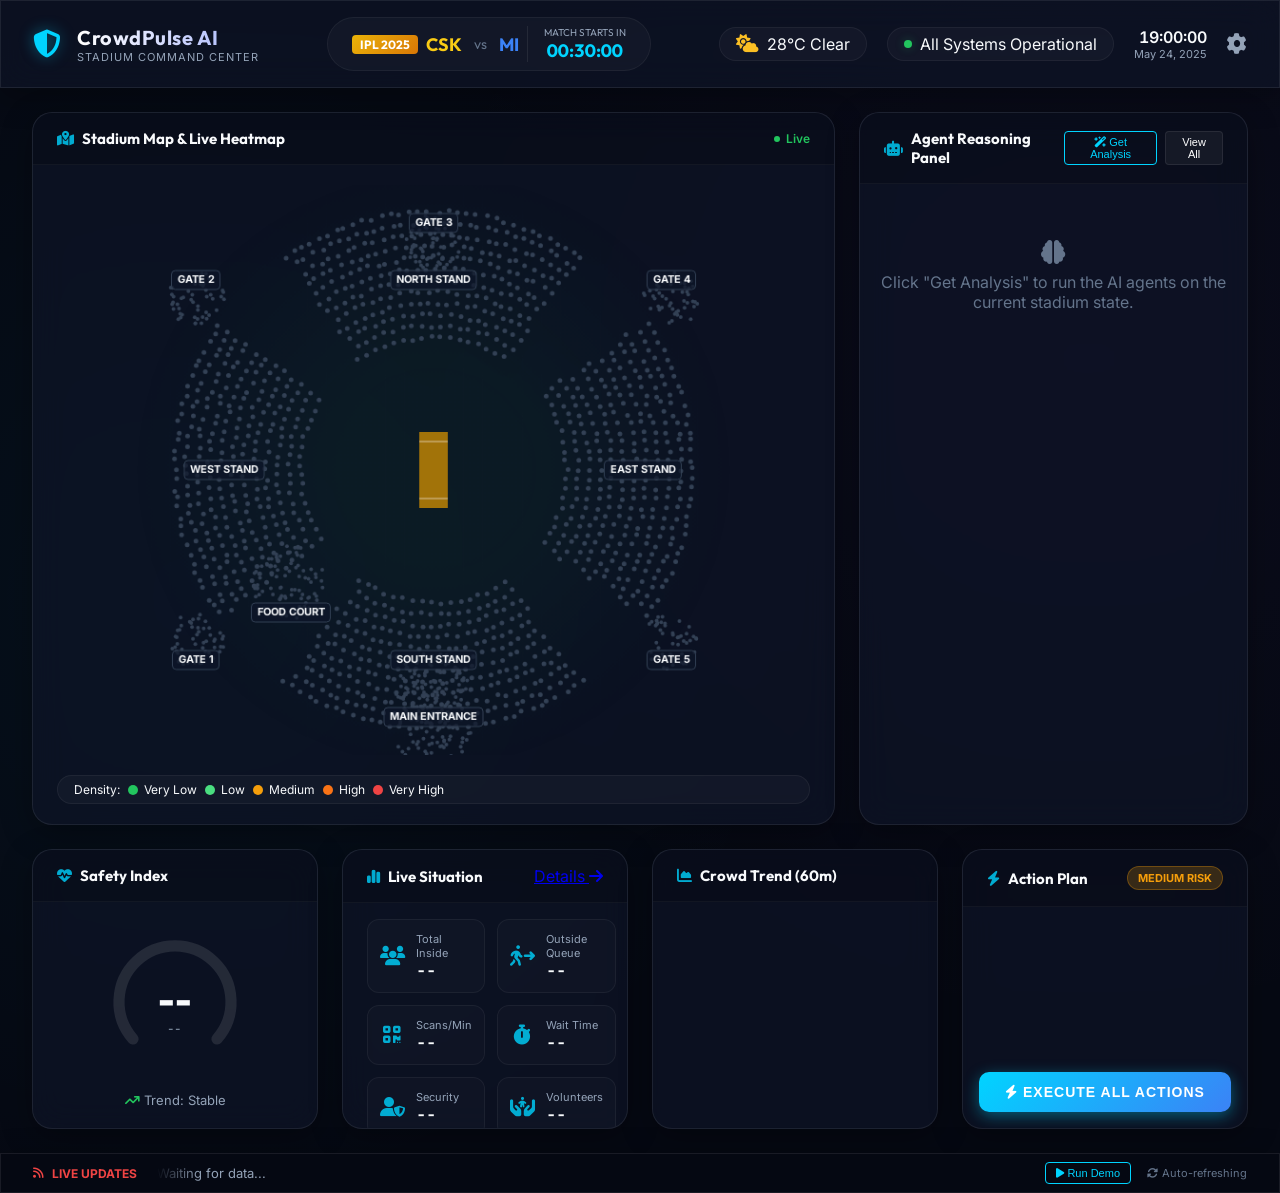
==== frontend/index.html @ f3d8765b "Initial commit: CrowdPulse AI - Stadium Command Center with YOLOv8 detection, FastAPI backend, real-" ====
<!DOCTYPE html>
<html lang="en">
<head>
    <meta charset="UTF-8">
    <meta name="viewport" content="width=device-width, initial-scale=1.0">
    <title>CrowdPulse AI — Stadium Command Center</title>
    <!-- Google Fonts -->
    <link rel="preconnect" href="https://fonts.googleapis.com">
    <link rel="preconnect" href="https://fonts.gstatic.com" crossorigin>
    <link href="https://fonts.googleapis.com/css2?family=Inter:wght@300;400;500;600;700;800&family=Outfit:wght@500;700&display=swap" rel="stylesheet">
    <!-- FontAwesome for Icons -->
    <link rel="stylesheet" href="https://cdnjs.cloudflare.com/ajax/libs/font-awesome/6.4.0/css/all.min.css">
    <!-- Socket.IO -->
    <script src="https://cdn.socket.io/4.7.4/socket.io.min.js"></script>
    <!-- Chart.js -->
    <script src="https://cdn.jsdelivr.net/npm/chart.js"></script>
    <!-- Custom CSS -->
    <link rel="stylesheet" href="css/styles.css">
</head>
<body class="dark-theme">
    
    <!-- Top Header -->
    <header id="top-bar" class="glass-panel">
        <div class="logo-area">
            <div class="logo-icon"><i class="fa-solid fa-shield-halved"></i></div>
            <div class="logo-text">
                <h1>CrowdPulse AI</h1>
                <p>Stadium Command Center</p>
            </div>
        </div>
        
        <div class="match-info glass-pill">
            <span class="league-badge">IPL 2025</span>
            <div class="teams">
                <span class="team team-csk">CSK</span>
                <span class="vs">vs</span>
                <span class="team team-mi">MI</span>
            </div>
            <div class="timer">
                <span class="timer-label">MATCH STARTS IN</span>
                <span id="countdown-timer" class="timer-value">00:30:00</span>
            </div>
        </div>

        <div class="right-header">
            <div class="weather-widget glass-pill">
                <i class="fa-solid fa-cloud-sun weather-icon"></i>
                <div class="weather-details">
                    <span id="weather-temp">28°C</span>
                    <span id="weather-desc">Clear</span>
                </div>
            </div>
            
            <div class="system-status glass-pill">
                <div class="status-dot green"></div>
                <span>All Systems Operational</span>
            </div>
            
            <div class="time-widget">
                <span id="current-time">19:00:00</span>
                <span id="current-date">May 24, 2025</span>
            </div>
            <button id="settings-btn" class="icon-btn"><i class="fa-solid fa-gear"></i></button>
        </div>
    </header>

    <!-- Main Dashboard Grid -->
    <main id="dashboard">
        
        <!-- ROW 1 -->
        <section id="map-section" class="card glass-panel col-span-8">
            <div class="card-header">
                <h2><i class="fa-solid fa-map-location-dot"></i> Stadium Map & Live Heatmap</h2>
                <div class="live-indicator"><div class="pulse-dot"></div> Live</div>
            </div>
            <div id="stadium-map-container">
                <!-- SVG Map injected here by JS -->
            </div>
            <div class="legend glass-pill">
                <span>Density:</span>
                <div class="legend-item"><div class="dot very-low"></div> Very Low</div>
                <div class="legend-item"><div class="dot low"></div> Low</div>
                <div class="legend-item"><div class="dot medium"></div> Medium</div>
                <div class="legend-item"><div class="dot high"></div> High</div>
                <div class="legend-item"><div class="dot very-high"></div> Very High</div>
            </div>
        </section>

        <section id="agents-section" class="card glass-panel col-span-4">
            <div class="card-header">
                <h2><i class="fa-solid fa-robot"></i> Agent Reasoning Panel</h2>
                <div style="display: flex; gap: 8px;">
                    <button id="get-analysis-btn" class="btn-sm btn-outline"><i class="fa-solid fa-wand-magic-sparkles"></i> Get Analysis</button>
                    <button id="view-all-agents" class="btn-sm btn-glass">View All</button>
                </div>
            </div>
            <div id="agent-messages-container" class="scroll-container">
                <!-- Agent messages injected here -->
                <div style="text-align: center; color: var(--text-muted); margin-top: 40px;">
                    <p><i class="fa-solid fa-brain" style="font-size: 24px; margin-bottom: 8px;"></i></p>
                    <p>Click "Get Analysis" to run the AI agents on the current stadium state.</p>
                </div>
            </div>
        </section>

        <!-- ROW 2 -->
        <section id="safety-section" class="card glass-panel col-span-3">
            <div class="card-header">
                <h2><i class="fa-solid fa-heart-pulse"></i> Safety Index</h2>
            </div>
            <div class="gauge-container">
                <!-- CSS/SVG Gauge -->
                <svg viewBox="0 0 100 100" class="gauge-svg">
                    <path class="gauge-bg" d="M20,80 A40,40 0 1,1 80,80" fill="none" />
                    <path id="gauge-fill" class="gauge-value" d="M20,80 A40,40 0 1,1 80,80" fill="none" stroke-dasharray="188.5" stroke-dashoffset="188.5" />
                </svg>
                <div class="gauge-text">
                    <div id="safety-score-value">--</div>
                    <div id="safety-score-label">--</div>
                </div>
            </div>
            <div class="safety-trend">
                <span class="trend-icon up"><i class="fa-solid fa-arrow-trend-up"></i></span>
                <span class="trend-val">Trend: Stable</span>
            </div>
        </section>

        <section id="stats-section" class="card glass-panel col-span-3">
            <div class="card-header">
                <h2><i class="fa-solid fa-chart-simple"></i> Live Situation</h2>
                <a href="#" class="link-subtle">Details <i class="fa-solid fa-arrow-right"></i></a>
            </div>
            <div id="live-stats-grid">
                <div class="stat-box">
                    <i class="fa-solid fa-users"></i>
                    <div class="stat-info">
                        <span class="stat-label">Total Inside</span>
                        <span id="stat-total-inside" class="stat-value">--</span>
                    </div>
                </div>
                <div class="stat-box">
                    <i class="fa-solid fa-person-walking-arrow-right"></i>
                    <div class="stat-info">
                        <span class="stat-label">Outside Queue</span>
                        <span id="stat-outside" class="stat-value">--</span>
                    </div>
                </div>
                <div class="stat-box">
                    <i class="fa-solid fa-qrcode"></i>
                    <div class="stat-info">
                        <span class="stat-label">Scans/Min</span>
                        <span id="stat-scans" class="stat-value">--</span>
                    </div>
                </div>
                <div class="stat-box">
                    <i class="fa-solid fa-stopwatch"></i>
                    <div class="stat-info">
                        <span class="stat-label">Wait Time</span>
                        <span id="stat-wait" class="stat-value">--</span>
                    </div>
                </div>
                <div class="stat-box">
                    <i class="fa-solid fa-user-shield"></i>
                    <div class="stat-info">
                        <span class="stat-label">Security</span>
                        <span id="stat-security" class="stat-value">--</span>
                    </div>
                </div>
                <div class="stat-box">
                    <i class="fa-solid fa-hands-holding-child"></i>
                    <div class="stat-info">
                        <span class="stat-label">Volunteers</span>
                        <span id="stat-volunteers" class="stat-value">--</span>
                    </div>
                </div>
            </div>
        </section>

        <section id="trend-section" class="card glass-panel col-span-3">
            <div class="card-header">
                <h2><i class="fa-solid fa-chart-area"></i> Crowd Trend (60m)</h2>
            </div>
            <div class="chart-wrapper">
                <canvas id="crowd-trend-chart"></canvas>
            </div>
        </section>

        <section id="action-section" class="card glass-panel col-span-3">
            <div class="card-header">
                <h2><i class="fa-solid fa-bolt"></i> Action Plan</h2>
                <div id="risk-badge" class="badge medium">Medium Risk</div>
            </div>
            <div id="action-items-container" class="scroll-container">
                <!-- Actions injected here -->
            </div>
            <button id="execute-all-btn" class="btn-primary-glow">
                <i class="fa-solid fa-bolt"></i> Execute All Actions
            </button>
        </section>

    </main>

    <!-- Bottom Ticker -->
    <footer id="bottom-ticker" class="glass-panel">
        <div class="ticker-label"><i class="fa-solid fa-rss"></i> LIVE UPDATES</div>
        <div class="ticker-marquee">
            <div id="ticker-content" class="marquee-content">
                <span>Waiting for data...</span>
            </div>
        </div>
        <div class="controls-right">
            <button id="demo-scenario-btn" class="btn-sm btn-outline"><i class="fa-solid fa-play"></i> Run Demo</button>
            <span class="refresh-indicator"><i class="fa-solid fa-rotate"></i> Auto-refreshing</span>
        </div>
    </footer>

    <!-- RTSP Modal -->
    <div id="rtsp-modal" class="modal hidden">
        <div class="modal-content glass-panel">
            <h3><i class="fa-solid fa-camera"></i> Camera Settings</h3>
            <p>Connect your mobile phone camera via RTSP for YOLOv8n people counting.</p>
            <div class="input-group">
                <label>RTSP URL</label>
                <input type="text" id="rtsp-url-input" placeholder="rtsp://192.168.x.x:8554/stream" class="glass-input">
            </div>
            <div class="modal-actions">
                <button id="rtsp-close-btn" class="btn-secondary">Cancel</button>
                <button id="rtsp-save-btn" class="btn-primary">Connect</button>
            </div>
        </div>
    </div>

    <!-- WebRTC Camera Modal -->
    <div id="camera-modal" class="modal hidden">
        <div class="modal-content glass-panel">
            <div class="modal-header" style="display: flex; justify-content: space-between; align-items: center; margin-bottom: 15px;">
                <h3 id="camera-modal-title">Scanning Zone</h3>
                <button id="close-camera-btn" class="icon-btn">✕</button>
            </div>
            <div class="modal-body">
                <video id="webcam-video" autoplay playsinline style="width: 100%; border-radius: 8px; background: #000;"></video>
                <canvas id="webcam-canvas" style="display: none;"></canvas>
                <img id="webcam-result" style="width: 100%; border-radius: 8px; display: none;" />
                
                <div id="scan-result-text" style="margin-top: 10px; font-weight: bold; text-align: center; color: #22c55e;"></div>
            </div>
            <div class="modal-footer" style="display: flex; justify-content: flex-end; gap: 10px; margin-top: 15px;">
                <button id="capture-btn" class="action-btn" style="background: #3b82f6;">📸 Capture & Analyze</button>
                <button id="retake-btn" class="action-btn" style="background: #64748b; display: none;">🔄 Retake</button>
            </div>
        </div>
    </div>

    <!-- Video Stream Modal -->
    <div id="video-modal" class="modal hidden">
        <div class="modal-content glass-panel" style="width: 800px; max-width: 90vw;">
            <div class="modal-header" style="display: flex; justify-content: space-between; align-items: center; margin-bottom: 15px;">
                <h3 id="video-modal-title">Live Gate Feed</h3>
                <button id="close-video-btn" class="icon-btn">✕</button>
            </div>
            <div class="modal-body" style="position: relative; text-align: center;">
                <!-- Loading Spinner (shown until first frame arrives) -->
                <div id="video-loading-spinner" style="display: flex; flex-direction: column; align-items: center; justify-content: center; height: 400px; gap: 16px;">
                    <div style="width: 48px; height: 48px; border: 3px solid rgba(56, 189, 248, 0.2); border-top-color: #38bdf8; border-radius: 50%; animation: spin 0.8s linear infinite;"></div>
                    <span style="color: var(--text-secondary); font-size: 14px; letter-spacing: 0.5px;">Connecting to AI feed…</span>
                </div>
                <style>@keyframes spin { to { transform: rotate(360deg); } }</style>

                <img id="live-stream-img" src="" style="width: 100%; max-height: 65vh; object-fit: contain; border-radius: 8px; background: #000; display: none; margin: 0 auto;" />
                
                <div id="video-count-overlay" style="position: absolute; top: 20px; left: 20px; background: rgba(15, 23, 42, 0.85); backdrop-filter: blur(10px); padding: 12px 20px; border-radius: 12px; border: 1px solid rgba(255, 255, 255, 0.1); box-shadow: 0 4px 20px rgba(0,0,0,0.5); display: none; flex-direction: column; align-items: center; min-width: 120px;">
                    <span style="color: var(--text-secondary); font-size: 11px; text-transform: uppercase; letter-spacing: 1px; margin-bottom: 4px;">Total Entered</span>
                    <span id="video-total-count" style="color: #38bdf8; font-size: 32px; font-weight: 800; line-height: 1; font-variant-numeric: tabular-nums;">0</span>
                </div>
                
                <!-- <p style="text-align: center; margin-top: 15px; color: var(--text-secondary); font-size: 14px;">Counting people entering via YOLOv8 AI detection</p> -->
            </div>
        </div>
    </div>

    <!-- Scripts -->
    <script src="js/websocket.js"></script>
    <script src="js/stadium_map.js"></script>
    <script src="js/live_panel.js"></script>
    <script src="js/agents_panel.js"></script>
    <script src="js/actions_panel.js"></script>
    <script src="js/app.js"></script>
</body>
</html>
---- frontend/css/styles.css ----
/* 
   CrowdPulse AI - Premium Dark Theme 
   Using Glassmorphism, deep gradients, and neon accents 
*/

:root {
    /* Color Palette */
    --bg-base: #060913;
    --bg-card: rgba(15, 23, 42, 0.6);
    --bg-card-hover: rgba(15, 23, 42, 0.8);
    --border-color: rgba(255, 255, 255, 0.08);
    --border-glow: rgba(0, 212, 255, 0.2);
    
    /* Accents */
    --accent-cyan: #00d4ff;
    --accent-cyan-glow: rgba(0, 212, 255, 0.4);
    --accent-blue: #3b82f6;
    --accent-purple: #8b5cf6;
    
    /* Status Colors */
    --status-safe: #22c55e;
    --status-safe-glow: rgba(34, 197, 94, 0.3);
    --status-warning: #f59e0b;
    --status-warning-glow: rgba(245, 158, 11, 0.3);
    --status-danger: #ef4444;
    --status-danger-glow: rgba(239, 68, 68, 0.4);
    
    /* Text */
    --text-primary: #f8fafc;
    --text-secondary: #94a3b8;
    --text-muted: #64748b;
    
    /* Fonts */
    --font-main: 'Inter', sans-serif;
    --font-display: 'Outfit', sans-serif;
}

* {
    box-sizing: border-box;
    margin: 0;
    padding: 0;
}

body {
    font-family: var(--font-main);
    background-color: var(--bg-base);
    background-image: 
        radial-gradient(circle at 15% 50%, rgba(0, 212, 255, 0.04) 0%, transparent 50%),
        radial-gradient(circle at 85% 30%, rgba(139, 92, 246, 0.04) 0%, transparent 50%);
    color: var(--text-primary);
    min-height: 100vh;
    display: flex;
    flex-direction: column;
    overflow-x: hidden;
}

/* ─── Glassmorphism Utilities ─── */
.glass-panel {
    background: var(--bg-card);
    backdrop-filter: blur(16px);
    -webkit-backdrop-filter: blur(16px);
    border: 1px solid var(--border-color);
    box-shadow: 0 8px 32px 0 rgba(0, 0, 0, 0.3);
}

.glass-pill {
    background: rgba(255, 255, 255, 0.03);
    border: 1px solid rgba(255, 255, 255, 0.05);
    border-radius: 50px;
    padding: 6px 16px;
    display: flex;
    align-items: center;
    gap: 8px;
}

/* ─── Typography ─── */
h1, h2, h3 {
    font-family: var(--font-display);
    font-weight: 700;
}

/* ─── Header ─── */
#top-bar {
    display: flex;
    justify-content: space-between;
    align-items: center;
    padding: 16px 32px;
    border-bottom: 1px solid var(--border-color);
    position: sticky;
    top: 0;
    z-index: 100;
}

.logo-area {
    display: flex;
    align-items: center;
    gap: 16px;
}

.logo-icon {
    font-size: 28px;
    color: var(--accent-cyan);
    text-shadow: 0 0 15px var(--accent-cyan-glow);
}

.logo-text h1 {
    font-size: 20px;
    letter-spacing: 0.5px;
    background: linear-gradient(90deg, #fff, #a5b4fc);
    -webkit-background-clip: text;
    -webkit-text-fill-color: transparent;
}

.logo-text p {
    font-size: 11px;
    color: var(--text-secondary);
    text-transform: uppercase;
    letter-spacing: 1px;
}

.match-info {
    font-family: var(--font-display);
    padding: 8px 24px;
}

.league-badge {
    background: linear-gradient(135deg, #eab308, #d97706);
    color: #fff;
    padding: 2px 8px;
    border-radius: 4px;
    font-size: 12px;
    font-weight: 700;
}

.teams {
    display: flex;
    align-items: center;
    gap: 12px;
    font-size: 18px;
    font-weight: 700;
}

.team-csk { color: #facc15; }
.team-mi { color: #3b82f6; }
.vs { color: var(--text-muted); font-size: 14px; font-weight: 400;}

.timer {
    display: flex;
    flex-direction: column;
    align-items: center;
    border-left: 1px solid var(--border-color);
    padding-left: 16px;
}
.timer-label { font-size: 10px; color: var(--text-secondary); }
.timer-value { font-size: 18px; font-weight: 700; color: var(--accent-cyan); font-variant-numeric: tabular-nums; }

.right-header {
    display: flex;
    align-items: center;
    gap: 20px;
}

.weather-icon { color: #fbbf24; font-size: 18px; }
.status-dot { width: 8px; height: 8px; border-radius: 50%; }
.status-dot.green { background: var(--status-safe); box-shadow: 0 0 10px var(--status-safe-glow); }

.time-widget {
    display: flex;
    flex-direction: column;
    align-items: flex-end;
}
#current-time { font-size: 16px; font-weight: 600; font-variant-numeric: tabular-nums; }
#current-date { font-size: 11px; color: var(--text-secondary); }

.icon-btn {
    background: transparent;
    border: none;
    color: var(--text-secondary);
    font-size: 20px;
    cursor: pointer;
    transition: 0.2s;
}
.icon-btn:hover { color: var(--text-primary); transform: rotate(15deg); }


/* ─── Main Grid ─── */
#dashboard {
    flex: 1;
    display: grid;
    grid-template-columns: repeat(12, 1fr);
    grid-template-rows: minmax(400px, 1fr) 280px;
    gap: 24px;
    padding: 24px 32px;
}

.col-span-8 { grid-column: span 8; }
.col-span-4 { grid-column: span 4; }
.col-span-3 { grid-column: span 3; }

.card {
    border-radius: 20px;
    display: flex;
    flex-direction: column;
    overflow: hidden;
    transition: border-color 0.3s, box-shadow 0.3s;
}

.card:hover {
    border-color: rgba(255,255,255,0.15);
    box-shadow: 0 12px 40px rgba(0,0,0,0.4);
}

.card-header {
    padding: 16px 24px;
    border-bottom: 1px solid rgba(255,255,255,0.04);
    display: flex;
    justify-content: space-between;
    align-items: center;
    background: rgba(0,0,0,0.2);
}

.card-header h2 {
    font-size: 15px;
    color: var(--text-primary);
    display: flex;
    align-items: center;
    gap: 8px;
}
.card-header h2 i { color: var(--accent-cyan); opacity: 0.8;}

/* Live Indicator Pulse */
.live-indicator {
    display: flex;
    align-items: center;
    gap: 6px;
    font-size: 12px;
    color: var(--status-safe);
    font-weight: 600;
}
.pulse-dot {
    width: 6px;
    height: 6px;
    background: var(--status-safe);
    border-radius: 50%;
    box-shadow: 0 0 0 0 rgba(34, 197, 94, 0.7);
    animation: pulse 2s infinite;
}
@keyframes pulse {
    0% { transform: scale(0.95); box-shadow: 0 0 0 0 rgba(34, 197, 94, 0.7); }
    70% { transform: scale(1); box-shadow: 0 0 0 6px rgba(34, 197, 94, 0); }
    100% { transform: scale(0.95); box-shadow: 0 0 0 0 rgba(34, 197, 94, 0); }
}

/* Scroll Containers */
.scroll-container {
    flex: 1;
    overflow-y: auto;
    padding: 16px;
}
.scroll-container::-webkit-scrollbar { width: 6px; }
.scroll-container::-webkit-scrollbar-track { background: transparent; }
.scroll-container::-webkit-scrollbar-thumb { background: rgba(255,255,255,0.1); border-radius: 10px; }
.scroll-container::-webkit-scrollbar-thumb:hover { background: rgba(255,255,255,0.2); }

/* ─── SVG Map Section ─── */
#stadium-map-container {
    flex: 1;
    display: flex;
    align-items: center;
    justify-content: center;
    padding: 20px;
    position: relative;
}

.stadium-svg {
    width: 100%;
    height: 100%;
    max-height: 350px;
    filter: drop-shadow(0 10px 20px rgba(0,0,0,0.5));
}

.zone-path {
    stroke: rgba(255,255,255,0.2);
    stroke-width: 1;
    transition: fill 0.5s ease, filter 0.5s ease;
    cursor: pointer;
}
.zone-path:hover { stroke: #fff; stroke-width: 2; }

.zone-label {
    fill: #fff;
    font-size: 12px;
    font-weight: 600;
    font-family: var(--font-main);
    text-anchor: middle;
    pointer-events: none;
    text-shadow: 0 2px 4px rgba(0,0,0,0.8);
}

.legend {
    margin: 0 24px 20px;
    font-size: 12px;
}
.legend-item { display: flex; align-items: center; gap: 6px; }
.legend .dot { width: 10px; height: 10px; border-radius: 50%; }

/* Density Colors */
.density-very_low { fill: var(--status-safe); }
.density-low { fill: #4ade80; }
.density-medium { fill: var(--status-warning); }
.density-high { fill: #f97316; }
.density-very_high { 
    fill: var(--status-danger); 
    animation: zone-danger-pulse 2s infinite alternate;
}
@keyframes zone-danger-pulse {
    0% { filter: drop-shadow(0 0 5px var(--status-danger)); }
    100% { filter: drop-shadow(0 0 20px var(--status-danger)); }
}

.dot.very-low { background: var(--status-safe); }
.dot.low { background: #4ade80; }
.dot.medium { background: var(--status-warning); }
.dot.high { background: #f97316; }
.dot.very-high { background: var(--status-danger); }


/* ─── Agents Panel ─── */
.agent-msg {
    background: rgba(0,0,0,0.2);
    border: 1px solid rgba(255,255,255,0.05);
    border-radius: 12px;
    padding: 12px 16px;
    margin-bottom: 12px;
    border-left: 3px solid var(--accent-cyan);
    transition: transform 0.2s;
}
.agent-msg:hover { transform: translateX(2px); background: rgba(0,0,0,0.3); }

.agent-msg-header {
    display: flex;
    justify-content: space-between;
    margin-bottom: 6px;
    font-size: 12px;
}
.agent-name { font-weight: 700; display: flex; align-items: center; gap: 6px; }
.agent-time { color: var(--text-secondary); }
.agent-summary { font-size: 14px; font-weight: 500; margin-bottom: 4px; line-height: 1.4;}
.agent-details { font-size: 12px; color: var(--text-secondary); line-height: 1.4; display: none; }
.agent-msg.expanded .agent-details { display: block; margin-top: 8px;}

/* Agent Colors */
.agent-crowd { border-left-color: var(--accent-cyan); }
.agent-crowd .agent-name { color: var(--accent-cyan); }
.agent-ticket { border-left-color: var(--accent-purple); }
.agent-ticket .agent-name { color: var(--accent-purple); }
.agent-route { border-left-color: var(--status-safe); }
.agent-route .agent-name { color: var(--status-safe); }
.agent-weather { border-left-color: var(--status-warning); }
.agent-weather .agent-name { color: var(--status-warning); }
.agent-emergency { border-left-color: var(--status-danger); }
.agent-emergency .agent-name { color: var(--status-danger); }


/* ─── Safety Gauge ─── */
.gauge-container {
    flex: 1;
    display: flex;
    align-items: center;
    justify-content: center;
    position: relative;
}
.gauge-svg { width: 140px; height: 140px; }
.gauge-bg { stroke: rgba(255,255,255,0.1); stroke-width: 8; stroke-linecap: round; }
.gauge-value { stroke: var(--status-safe); stroke-width: 8; stroke-linecap: round; transition: stroke-dashoffset 1s ease-out, stroke 0.5s; }

.gauge-text {
    position: absolute;
    text-align: center;
    top: 50%;
    left: 50%;
    transform: translate(-50%, -30%);
}
#safety-score-value { font-size: 36px; font-family: var(--font-display); font-weight: 800; line-height: 1; }
#safety-score-label { font-size: 12px; color: var(--text-secondary); text-transform: uppercase; letter-spacing: 1px; margin-top: 4px;}

.safety-trend {
    text-align: center;
    padding-bottom: 20px;
    font-size: 13px;
    color: var(--text-secondary);
}
.trend-icon.up { color: var(--status-safe); }
.trend-icon.down { color: var(--status-danger); }


/* ─── Stats Grid ─── */
#live-stats-grid {
    display: grid;
    grid-template-columns: 1fr 1fr;
    gap: 12px;
    padding: 16px 24px;
}
.stat-box {
    display: flex;
    align-items: center;
    gap: 12px;
    background: rgba(255,255,255,0.02);
    border: 1px solid rgba(255,255,255,0.05);
    padding: 12px;
    border-radius: 12px;
}
.stat-box i { font-size: 20px; color: var(--accent-cyan); opacity: 0.8; width: 24px; text-align: center;}
.stat-info { display: flex; flex-direction: column; }
.stat-label { font-size: 11px; color: var(--text-secondary); }
.stat-value { font-size: 16px; font-weight: 700; font-variant-numeric: tabular-nums;}


/* ─── Chart Section ─── */
.chart-wrapper {
    flex: 1;
    padding: 16px 24px 24px;
    position: relative;
    height: 100%;
    width: 100%;
}


/* ─── Action Plan ─── */
.badge {
    padding: 4px 10px;
    border-radius: 20px;
    font-size: 11px;
    font-weight: 700;
    text-transform: uppercase;
}
.badge.medium { background: rgba(245, 158, 11, 0.2); color: var(--status-warning); border: 1px solid var(--status-warning-glow); }
.badge.high { background: rgba(239, 68, 68, 0.2); color: var(--status-danger); border: 1px solid var(--status-danger-glow); }

.action-item {
    background: rgba(0,0,0,0.2);
    border-radius: 8px;
    padding: 12px;
    margin-bottom: 8px;
    display: flex;
    justify-content: space-between;
    align-items: center;
}
.action-desc { font-size: 13px; font-weight: 500; }
.action-btn {
    background: rgba(255,255,255,0.05);
    border: 1px solid rgba(255,255,255,0.1);
    color: #fff;
    padding: 6px 12px;
    border-radius: 6px;
    font-size: 11px;
    cursor: pointer;
    transition: 0.2s;
}
.action-btn:hover { background: rgba(255,255,255,0.15); }

#execute-all-btn {
    margin: 0 16px 16px;
    padding: 12px;
    border: none;
    border-radius: 10px;
    background: linear-gradient(135deg, var(--accent-cyan), var(--accent-blue));
    color: white;
    font-weight: 700;
    font-size: 14px;
    cursor: pointer;
    box-shadow: 0 4px 15px var(--accent-cyan-glow);
    transition: 0.3s;
    text-transform: uppercase;
    letter-spacing: 1px;
}
#execute-all-btn:hover { transform: translateY(-2px); box-shadow: 0 6px 20px var(--accent-cyan-glow); }


/* ─── Bottom Ticker ─── */
#bottom-ticker {
    display: flex;
    justify-content: space-between;
    align-items: center;
    padding: 8px 32px;
    border-top: 1px solid var(--border-color);
    background: rgba(6, 9, 19, 0.9);
}

.ticker-label {
    font-weight: 700;
    font-size: 12px;
    color: var(--status-danger);
    display: flex;
    align-items: center;
    gap: 8px;
    white-space: nowrap;
}

.ticker-marquee {
    flex: 1;
    overflow: hidden;
    margin: 0 20px;
    position: relative;
    mask-image: linear-gradient(to right, transparent, black 5%, black 95%, transparent);
    -webkit-mask-image: linear-gradient(to right, transparent, black 5%, black 95%, transparent);
}

.marquee-content {
    display: flex;
    white-space: nowrap;
    animation: scroll 30s linear infinite;
    font-size: 13px;
    color: var(--text-secondary);
}
.marquee-content span { margin-right: 50px; }
@keyframes scroll { 0% { transform: translateX(100%); } 100% { transform: translateX(-100%); } }

.controls-right { display: flex; align-items: center; gap: 16px; }
.refresh-indicator { font-size: 11px; color: var(--text-muted); display: flex; align-items: center; gap: 4px;}
.refresh-indicator i { animation: spin 4s linear infinite; }
@keyframes spin { 100% { transform: rotate(360deg); } }

/* ─── Buttons & Inputs ─── */
.btn-sm { padding: 4px 10px; font-size: 11px; border-radius: 4px; cursor: pointer; border: 1px solid var(--border-color); color: #fff;}
.btn-glass { background: rgba(255,255,255,0.05); }
.btn-glass:hover { background: rgba(255,255,255,0.1); }
.btn-outline { background: transparent; color: var(--accent-cyan); border-color: var(--accent-cyan); transition: 0.2s;}
.btn-outline:hover { background: var(--accent-cyan-glow); }

/* ─── Modal ─── */
.modal {
    position: fixed; top: 0; left: 0; width: 100%; height: 100%;
    background: rgba(0,0,0,0.7); backdrop-filter: blur(5px);
    display: flex; align-items: center; justify-content: center; z-index: 1000;
}
.modal.hidden { display: none; }
.modal-content { padding: 32px; border-radius: 16px; width: 400px; }
.modal-content h3 { margin-bottom: 8px; }
.modal-content p { font-size: 13px; color: var(--text-secondary); margin-bottom: 20px;}
.input-group label { display: block; font-size: 12px; margin-bottom: 8px; color: var(--text-secondary);}
.glass-input { width: 100%; background: rgba(0,0,0,0.3); border: 1px solid var(--border-color); color: #fff; padding: 10px 12px; border-radius: 8px; outline: none; margin-bottom: 20px;}
.glass-input:focus { border-color: var(--accent-cyan); box-shadow: 0 0 0 2px var(--accent-cyan-glow);}
.modal-actions { display: flex; justify-content: flex-end; gap: 12px; }
.btn-secondary { background: rgba(255,255,255,0.1); border: none; color: white; padding: 8px 16px; border-radius: 6px; cursor: pointer;}
.btn-primary { background: var(--accent-blue); border: none; color: white; padding: 8px 16px; border-radius: 6px; cursor: pointer; font-weight: 600;}
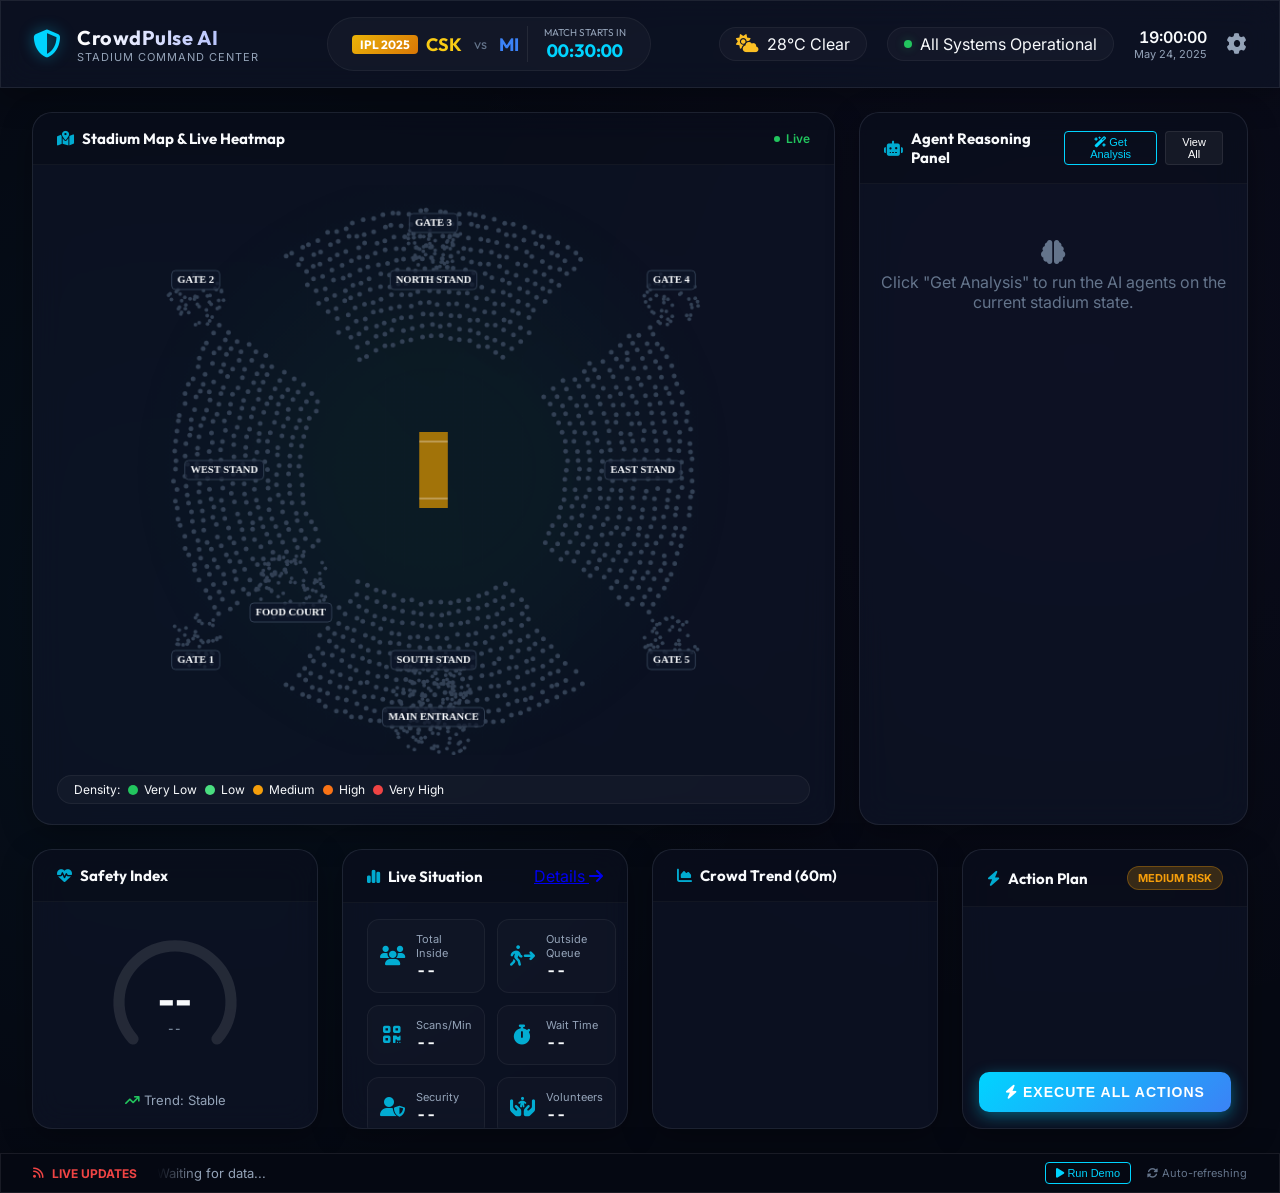
==== commit 43b3d719: "feat: Add Settings UI, Fast2SMS Action Plan, and SMS backend endpoint" ====
--- a/frontend/index.html
+++ b/frontend/index.html
@@ -230,6 +230,31 @@
         </div>
     </div>
 
+    <!-- Settings Modal -->
+    <div id="settings-modal" class="modal hidden">
+        <div class="modal-content glass-panel">
+            <h3><i class="fa-solid fa-gear"></i> Notification Settings</h3>
+            <p>Configure SMS recipients for the Action Plan.</p>
+            
+            <h4 style="margin-top: 15px; margin-bottom: 5px; color: var(--text-primary);">Person 1 (Weather & Gate 1)</h4>
+            <div class="input-group" style="display: flex; gap: 10px;">
+                <input type="text" id="p1-name" placeholder="Name" class="glass-input" style="flex: 1;">
+                <input type="text" id="p1-mobile" placeholder="Mobile No." class="glass-input" style="flex: 1;">
+            </div>
+            
+            <h4 style="margin-top: 15px; margin-bottom: 5px; color: var(--text-primary);">Person 2 (Match & Gate 3)</h4>
+            <div class="input-group" style="display: flex; gap: 10px;">
+                <input type="text" id="p2-name" placeholder="Name" class="glass-input" style="flex: 1;">
+                <input type="text" id="p2-mobile" placeholder="Mobile No." class="glass-input" style="flex: 1;">
+            </div>
+
+            <div class="modal-actions" style="margin-top: 20px;">
+                <button id="settings-close-btn" class="btn-secondary">Cancel</button>
+                <button id="settings-save-btn" class="btn-primary">Save Settings</button>
+            </div>
+        </div>
+    </div>
+
     <!-- WebRTC Camera Modal -->
     <div id="camera-modal" class="modal hidden">
         <div class="modal-content glass-panel">
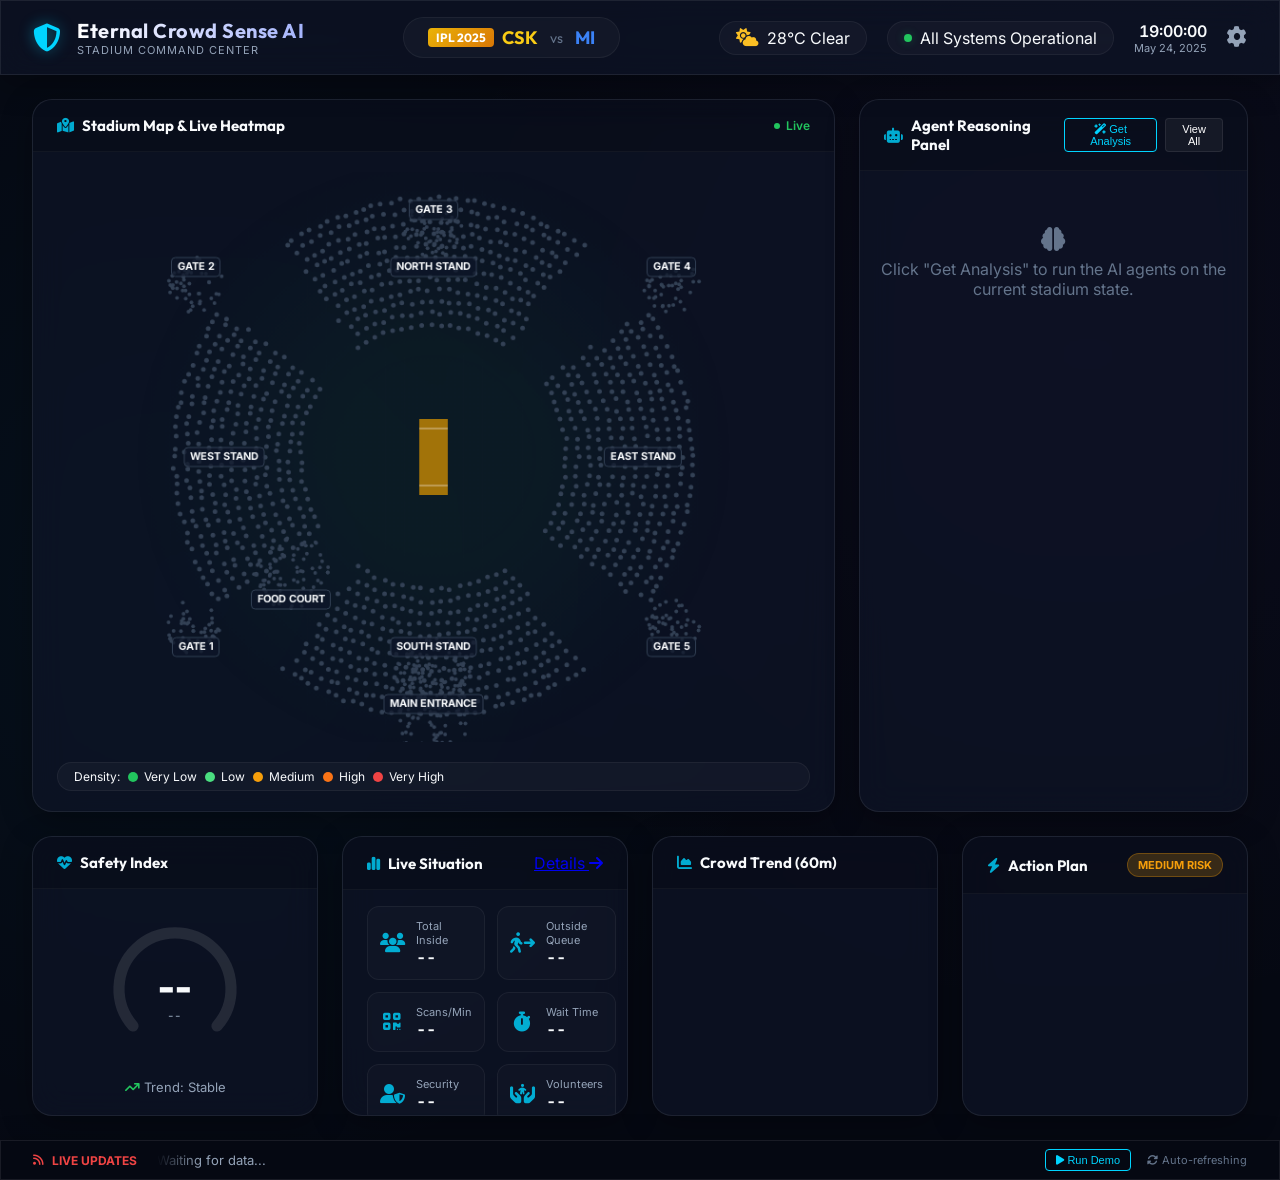
==== commit c9e68048: "feat: Rebrand to Eternal Crowd Sense AI, fix SMS via urllib, dynamic contacts, single broadcast butt" ====
--- a/frontend/index.html
+++ b/frontend/index.html
@@ -3,7 +3,7 @@
 <head>
     <meta charset="UTF-8">
     <meta name="viewport" content="width=device-width, initial-scale=1.0">
-    <title>CrowdPulse AI — Stadium Command Center</title>
+    <title>Eternal Crowd Sense AI — Stadium Command Center</title>
     <!-- Google Fonts -->
     <link rel="preconnect" href="https://fonts.googleapis.com">
     <link rel="preconnect" href="https://fonts.gstatic.com" crossorigin>
@@ -24,7 +24,7 @@
         <div class="logo-area">
             <div class="logo-icon"><i class="fa-solid fa-shield-halved"></i></div>
             <div class="logo-text">
-                <h1>CrowdPulse AI</h1>
+                <h1>Eternal Crowd Sense AI</h1>
                 <p>Stadium Command Center</p>
             </div>
         </div>
@@ -36,10 +36,10 @@
                 <span class="vs">vs</span>
                 <span class="team team-mi">MI</span>
             </div>
-            <div class="timer">
+            <!-- <div class="timer">
                 <span class="timer-label">MATCH STARTS IN</span>
                 <span id="countdown-timer" class="timer-value">00:30:00</span>
-            </div>
+            </div> -->
         </div>
 
         <div class="right-header">
@@ -193,9 +193,6 @@
             <div id="action-items-container" class="scroll-container">
                 <!-- Actions injected here -->
             </div>
-            <button id="execute-all-btn" class="btn-primary-glow">
-                <i class="fa-solid fa-bolt"></i> Execute All Actions
-            </button>
         </section>
 
     </main>
@@ -232,25 +229,21 @@
 
     <!-- Settings Modal -->
     <div id="settings-modal" class="modal hidden">
-        <div class="modal-content glass-panel">
-            <h3><i class="fa-solid fa-gear"></i> Notification Settings</h3>
-            <p>Configure SMS recipients for the Action Plan.</p>
+        <div class="modal-content glass-panel" style="max-height: 80vh; overflow-y: auto;">
+            <h3><i class="fa-solid fa-users-gear"></i> Contact Settings</h3>
+            <p>Add contacts to receive broadcast notifications.</p>
             
-            <h4 style="margin-top: 15px; margin-bottom: 5px; color: var(--text-primary);">Person 1 (Weather & Gate 1)</h4>
-            <div class="input-group" style="display: flex; gap: 10px;">
-                <input type="text" id="p1-name" placeholder="Name" class="glass-input" style="flex: 1;">
-                <input type="text" id="p1-mobile" placeholder="Mobile No." class="glass-input" style="flex: 1;">
+            <div id="contacts-container" style="display: flex; flex-direction: column; gap: 15px; margin-top: 15px;">
+                <!-- Rows injected here by app.js -->
             </div>
             
-            <h4 style="margin-top: 15px; margin-bottom: 5px; color: var(--text-primary);">Person 2 (Match & Gate 3)</h4>
-            <div class="input-group" style="display: flex; gap: 10px;">
-                <input type="text" id="p2-name" placeholder="Name" class="glass-input" style="flex: 1;">
-                <input type="text" id="p2-mobile" placeholder="Mobile No." class="glass-input" style="flex: 1;">
-            </div>
+            <button id="add-contact-btn" class="btn-outline" style="margin-top: 15px; width: 100%; border: 1px dashed var(--text-muted); color: var(--text-muted);">
+                <i class="fa-solid fa-plus"></i> Add Person
+            </button>
 
             <div class="modal-actions" style="margin-top: 20px;">
                 <button id="settings-close-btn" class="btn-secondary">Cancel</button>
-                <button id="settings-save-btn" class="btn-primary">Save Settings</button>
+                <button id="settings-save-btn" class="btn-primary">Save Contacts</button>
             </div>
         </div>
     </div>
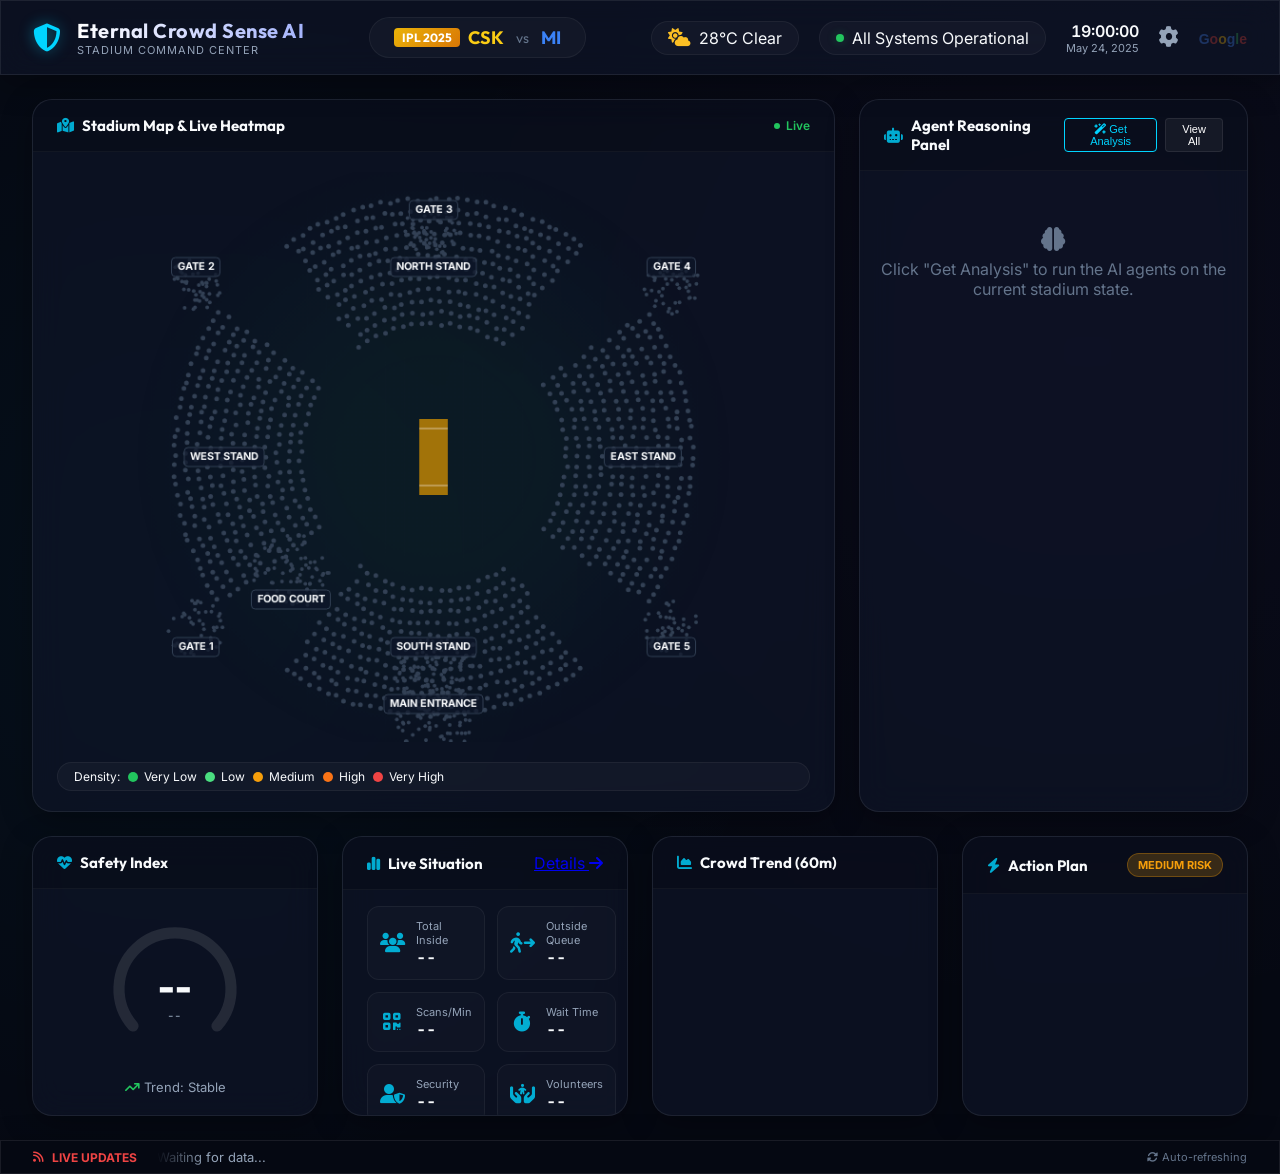
==== commit 4d0f36d9: "feat: Easter egg face match page, hide Run Demo, cleanup modal" ====
--- a/frontend/index.html
+++ b/frontend/index.html
@@ -61,6 +61,12 @@
                 <span id="current-date">May 24, 2025</span>
             </div>
             <button id="settings-btn" class="icon-btn"><i class="fa-solid fa-gear"></i></button>
+            <!-- Easter Egg: Google Logo trigger -->
+            <button id="easter-egg-btn" class="icon-btn" title="🥚" style="opacity: 0.3; transition: opacity 0.3s;" onmouseenter="this.style.opacity=1" onmouseleave="this.style.opacity=0.3" onclick="window.location.href='/face-match.html'">
+                <span style="font-weight: 900; font-size: 14px;">
+                    <span style="color:#4285F4">G</span><span style="color:#EA4335">o</span><span style="color:#FBBC05">o</span><span style="color:#4285F4">g</span><span style="color:#34A853">l</span><span style="color:#EA4335">e</span>
+                </span>
+            </button>
         </div>
     </header>
 
@@ -206,7 +212,7 @@
             </div>
         </div>
         <div class="controls-right">
-            <button id="demo-scenario-btn" class="btn-sm btn-outline"><i class="fa-solid fa-play"></i> Run Demo</button>
+            <!-- <button id="demo-scenario-btn" class="btn-sm btn-outline"><i class="fa-solid fa-play"></i> Run Demo</button> -->
             <span class="refresh-indicator"><i class="fa-solid fa-rotate"></i> Auto-refreshing</span>
         </div>
     </footer>
